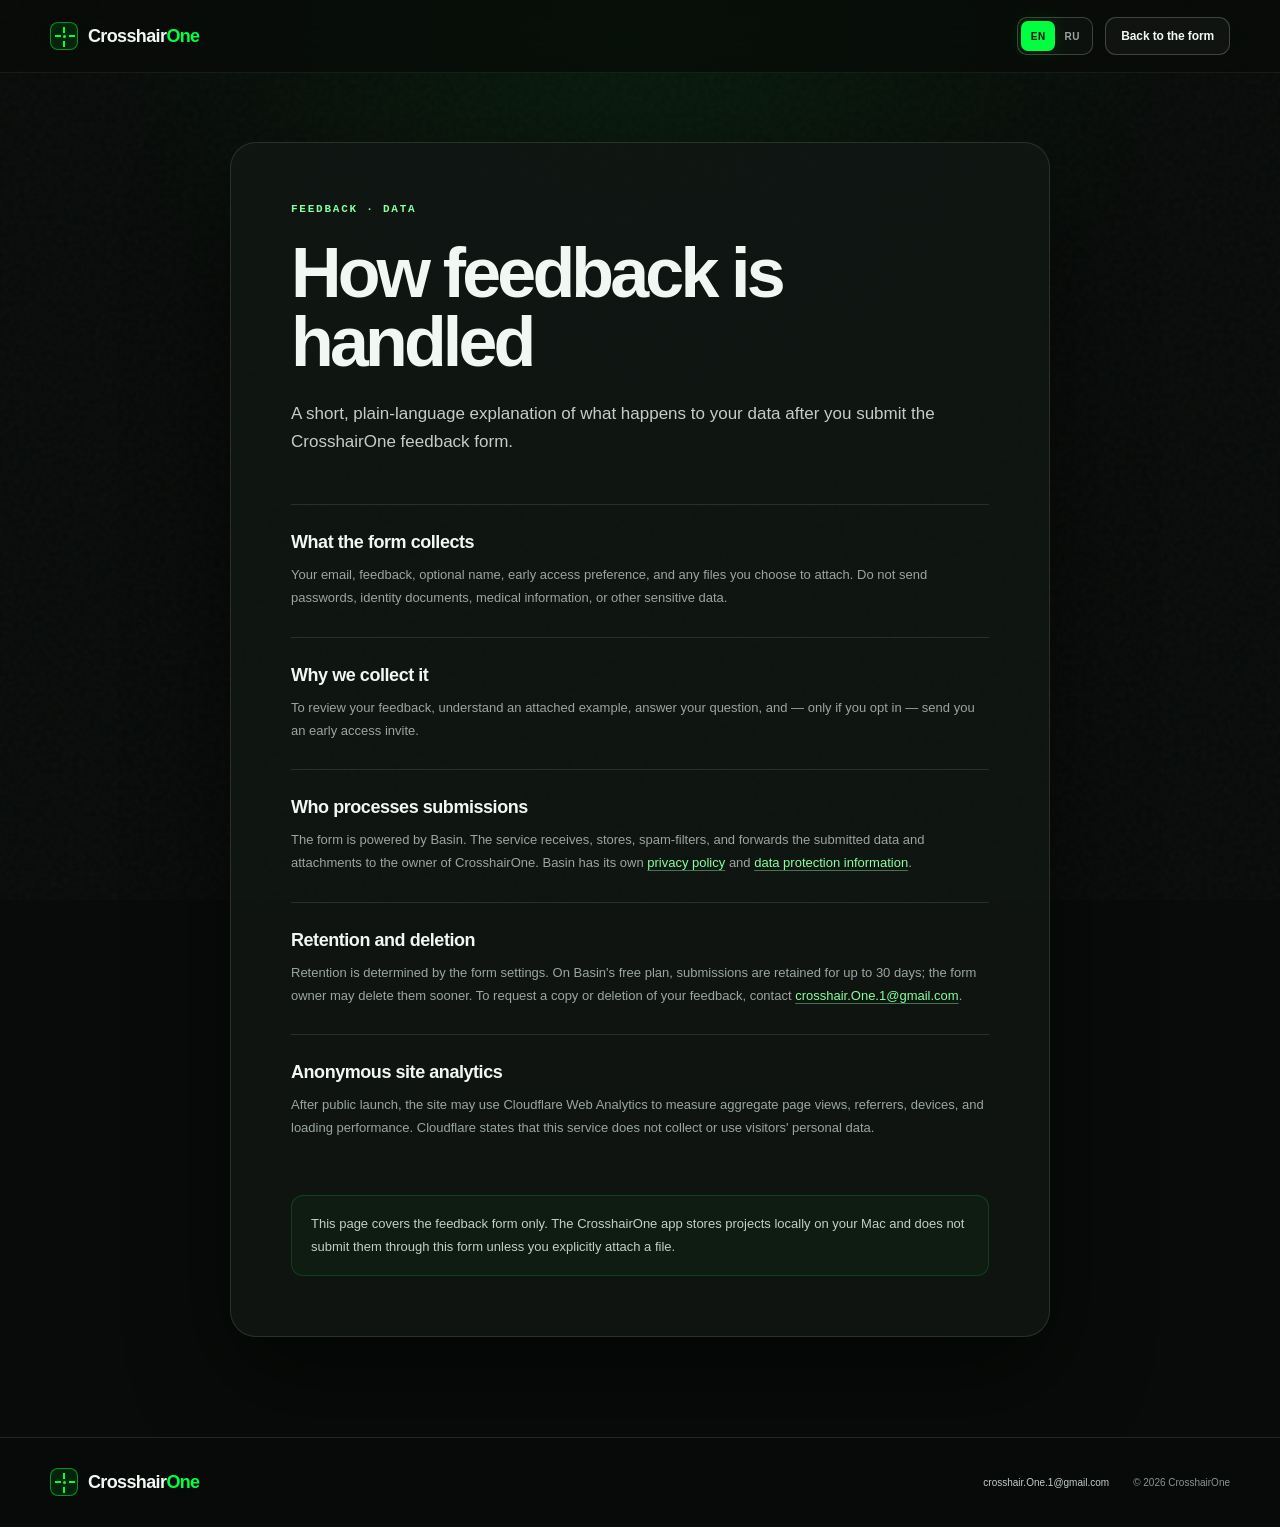
==== privacy.html @ 32af8f97 "Publish CrosshairOne landing page" ====
<!doctype html>
<html lang="en">
  <head>
    <meta charset="utf-8" />
    <meta name="viewport" content="width=device-width, initial-scale=1" />
    <meta name="description" content="How CrosshairOne handles feedback, email addresses, and attachments submitted through the feedback form." />
    <meta name="theme-color" content="#080b09" />
    <title>Feedback data handling — CrosshairOne</title>
    <link rel="icon" href="./assets/favicon.svg" type="image/svg+xml" />
    <link rel="stylesheet" href="./styles.css?v=6" />
    <script defer src="./site-config.js"></script>
    <script defer src="./i18n.js?v=6"></script>
    <script defer src="./script.js?v=6"></script>
  </head>
  <body class="legal-page">
    <a class="skip-link" href="#main">Skip to content</a>

    <header class="site-header">
      <div class="container header-inner legal-header">
        <a class="brand" href="./index.html" aria-label="CrosshairOne — home">
          <span class="brand-mark" aria-hidden="true"><span></span></span>
          <span>Crosshair<span>One</span></span>
        </a>
        <div class="header-actions">
          <div class="language-switcher" role="group" aria-label="Language">
            <button class="language-option is-active" type="button" data-language="en" aria-pressed="true">EN</button>
            <button class="language-option" type="button" data-language="ru" aria-pressed="false">RU</button>
          </div>
          <a class="button button-small button-outline" href="./index.html#feedback">Back to the form</a>
        </div>
      </div>
    </header>

    <main class="container legal-main" id="main">
      <div class="legal-shell">
        <p class="section-number">FEEDBACK · DATA</p>
        <h1>How feedback is handled</h1>
        <p class="legal-intro">
          A short, plain-language explanation of what happens to your data after
          you submit the CrosshairOne feedback form.
        </p>

        <section>
          <h2>What the form collects</h2>
          <p>
            Your email, feedback, optional name, early access preference, and any
            files you choose to attach. Do not send passwords, identity documents,
            medical information, or other sensitive data.
          </p>
        </section>

        <section>
          <h2>Why we collect it</h2>
          <p>
            To review your feedback, understand an attached example, answer your
            question, and — only if you opt in — send you an early access invite.
          </p>
        </section>

        <section>
          <h2>Who processes submissions</h2>
          <p>
            The form is powered by Basin. The service receives, stores,
            spam-filters, and forwards the submitted data and attachments to the
            owner of CrosshairOne. Basin has its own
            <a href="https://usebasin.com/privacy/" rel="noreferrer">privacy policy</a>
            and <a href="https://usebasin.com/gdpr" rel="noreferrer">data protection information</a>.
          </p>
        </section>

        <section>
          <h2>Retention and deletion</h2>
          <p>
            Retention is determined by the form settings. On Basin's free plan,
            submissions are retained for up to 30 days; the form owner may delete
            them sooner. To request a copy or deletion of your feedback, contact
            <a data-contact-email href="./index.html#feedback">CrosshairOne</a>.
          </p>
        </section>

        <section>
          <h2>Anonymous site analytics</h2>
          <p>
            After public launch, the site may use Cloudflare Web Analytics to
            measure aggregate page views, referrers, devices, and loading
            performance. Cloudflare states that this service does not collect or
            use visitors' personal data.
          </p>
        </section>

        <aside>
          This page covers the feedback form only. The CrosshairOne app stores
          projects locally on your Mac and does not submit them through this form
          unless you explicitly attach a file.
        </aside>
      </div>
    </main>

    <footer class="site-footer">
      <div class="container footer-inner legal-footer">
        <a class="brand" href="./index.html" aria-label="CrosshairOne — home">
          <span class="brand-mark" aria-hidden="true"><span></span></span>
          <span>Crosshair<span>One</span></span>
        </a>
        <a class="footer-email" data-contact-email hidden href="#"></a>
        <p>© <span id="current-year"></span> CrosshairOne</p>
      </div>
    </footer>
  </body>
</html>
---- styles.css ----
:root {
  --bg: #080b09;
  --bg-soft: #0d110f;
  --surface: #111613;
  --surface-high: #151c18;
  --line: rgba(229, 244, 234, 0.12);
  --line-strong: rgba(229, 244, 234, 0.22);
  --text: #f1f7f2;
  --muted: #9aa69e;
  --muted-bright: #c4cec7;
  --green: #00ff40;
  --green-soft: #85ff9f;
  --cyan: #7cf7db;
  --danger: #ff6d6d;
  --shadow: 0 40px 100px rgba(0, 0, 0, 0.48);
  --container: 1180px;
  --radius: 24px;
  color-scheme: dark;
  font-family: Inter, ui-sans-serif, -apple-system, BlinkMacSystemFont, "SF Pro Display", "Segoe UI", sans-serif;
  font-synthesis: none;
  text-rendering: optimizeLegibility;
}

* {
  box-sizing: border-box;
}

html {
  scroll-behavior: smooth;
  scroll-padding-top: 88px;
}

body {
  margin: 0;
  overflow-x: hidden;
  background:
    radial-gradient(circle at 50% -20%, rgba(0, 255, 64, 0.075), transparent 36%),
    var(--bg);
  color: var(--text);
  -webkit-font-smoothing: antialiased;
}

body::before {
  position: fixed;
  inset: 0;
  z-index: -1;
  pointer-events: none;
  content: "";
  opacity: 0.22;
  background-image: url("data:image/svg+xml,%3Csvg viewBox='0 0 180 180' xmlns='http://www.w3.org/2000/svg'%3E%3Cfilter id='n'%3E%3CfeTurbulence type='fractalNoise' baseFrequency='.92' numOctaves='3' stitchTiles='stitch'/%3E%3C/filter%3E%3Crect width='100%25' height='100%25' filter='url(%23n)' opacity='.16'/%3E%3C/svg%3E");
}

a {
  color: inherit;
  text-decoration: none;
}

button,
input,
textarea {
  font: inherit;
}

button,
a {
  -webkit-tap-highlight-color: transparent;
}

button {
  color: inherit;
}

svg {
  display: block;
}

.container {
  width: min(calc(100% - 48px), var(--container));
  margin-inline: auto;
}

.skip-link {
  position: fixed;
  top: 12px;
  left: 12px;
  z-index: 1000;
  padding: 10px 14px;
  transform: translateY(-160%);
  border-radius: 10px;
  background: var(--green);
  color: #031107;
  font-weight: 800;
}

.skip-link:focus {
  transform: translateY(0);
}

:focus-visible {
  outline: 2px solid var(--green);
  outline-offset: 4px;
}

.site-header {
  position: fixed;
  inset: 0 0 auto;
  z-index: 100;
  border-bottom: 1px solid rgba(255, 255, 255, 0.065);
  background: rgba(8, 11, 9, 0.76);
  backdrop-filter: blur(20px) saturate(140%);
}

.header-inner {
  display: grid;
  grid-template-columns: 1fr auto 1fr;
  align-items: center;
  min-height: 72px;
}

.brand {
  display: inline-flex;
  align-items: center;
  width: fit-content;
  gap: 10px;
  letter-spacing: -0.035em;
  font-size: 18px;
  font-weight: 760;
}

.brand > span:last-child > span {
  color: var(--green);
}

.brand-mark,
.mini-mark {
  position: relative;
  display: grid;
  flex: 0 0 auto;
  width: 28px;
  height: 28px;
  place-items: center;
  border: 1px solid rgba(0, 255, 64, 0.52);
  border-radius: 8px;
  background: rgba(0, 255, 64, 0.08);
  box-shadow: inset 0 0 14px rgba(0, 255, 64, 0.07);
}

.brand-mark::before,
.brand-mark::after,
.brand-mark span::before,
.brand-mark span::after,
.mini-mark::before,
.mini-mark::after {
  position: absolute;
  content: "";
  background: var(--green);
  box-shadow: 0 0 8px rgba(0, 255, 64, 0.55);
}

.brand-mark::before,
.mini-mark::before {
  width: 2px;
  height: 6px;
  top: 4px;
  left: calc(50% - 1px);
  box-shadow: 0 14px 0 var(--green);
}

.brand-mark::after,
.mini-mark::after {
  width: 6px;
  height: 2px;
  top: calc(50% - 1px);
  left: 4px;
  box-shadow: 14px 0 0 var(--green);
}

.brand-mark span {
  width: 3px;
  height: 3px;
  border-radius: 50%;
  background: var(--green);
  box-shadow: 0 0 8px var(--green);
}

.desktop-nav {
  display: flex;
  align-items: center;
  gap: 32px;
  color: var(--muted-bright);
  font-size: 13px;
  font-weight: 620;
}

.desktop-nav a,
.button {
  transition: color 180ms ease, border-color 180ms ease, background 180ms ease, transform 180ms ease, box-shadow 180ms ease;
}

.desktop-nav a:hover {
  color: var(--text);
}

.header-actions {
  display: flex;
  align-items: center;
  justify-self: end;
  gap: 12px;
}

.language-switcher {
  display: inline-flex;
  padding: 3px;
  border: 1px solid var(--line-strong);
  border-radius: 10px;
  background: rgba(255, 255, 255, 0.025);
}

.language-option {
  min-width: 34px;
  height: 30px;
  padding: 0 8px;
  border: 0;
  border-radius: 7px;
  background: transparent;
  color: var(--muted);
  cursor: pointer;
  font: inherit;
  font-size: 10px;
  font-weight: 760;
  letter-spacing: 0.06em;
  transition: color 180ms ease, background 180ms ease, box-shadow 180ms ease;
}

.language-option:hover { color: var(--text); }

.language-option.is-active {
  background: var(--green);
  color: #031107;
  box-shadow: 0 0 18px rgba(0, 255, 64, 0.12);
}

.header-actions > .button {
  justify-self: end;
}

.button {
  display: inline-flex;
  align-items: center;
  justify-content: center;
  min-height: 50px;
  padding: 0 20px;
  gap: 10px;
  border: 1px solid transparent;
  border-radius: 14px;
  cursor: pointer;
  font-size: 14px;
  font-weight: 760;
  letter-spacing: -0.01em;
}

.button:hover {
  transform: translateY(-2px);
}

.button svg {
  width: 18px;
  fill: none;
  stroke: currentColor;
  stroke-linecap: round;
  stroke-linejoin: round;
  stroke-width: 1.8;
}

.button-small {
  min-height: 38px;
  padding-inline: 15px;
  border-radius: 11px;
  font-size: 12px;
}

.button-outline {
  border-color: var(--line-strong);
  background: rgba(255, 255, 255, 0.035);
}

.button-outline:hover {
  border-color: rgba(0, 255, 64, 0.45);
  background: rgba(0, 255, 64, 0.06);
}

.button-primary {
  background: var(--green);
  color: #021408;
  box-shadow: 0 10px 35px rgba(0, 255, 64, 0.17);
}

.button-primary:hover {
  background: #39ff68;
  box-shadow: 0 13px 42px rgba(0, 255, 64, 0.25);
}

.button-primary:disabled {
  cursor: wait;
  opacity: 0.7;
  transform: none;
}

.button-ghost {
  border-color: var(--line);
  background: rgba(255, 255, 255, 0.025);
  color: var(--muted-bright);
}

.button-ghost:hover {
  border-color: var(--line-strong);
  color: var(--text);
}

.hero {
  position: relative;
  display: flex;
  min-height: min(930px, 100svh);
  padding: 150px 0 90px;
  align-items: center;
  border-bottom: 1px solid var(--line);
  overflow: hidden;
}

.hero::after {
  position: absolute;
  inset: 0;
  z-index: -2;
  content: "";
  background-image:
    linear-gradient(rgba(255, 255, 255, 0.025) 1px, transparent 1px),
    linear-gradient(90deg, rgba(255, 255, 255, 0.025) 1px, transparent 1px);
  background-size: 78px 78px;
  mask-image: linear-gradient(to bottom, black, transparent 84%);
}

.hero-glow {
  position: absolute;
  z-index: -1;
  border-radius: 50%;
  filter: blur(2px);
  pointer-events: none;
}

.hero-glow-one {
  top: 10%;
  right: -10%;
  width: 700px;
  height: 700px;
  background: radial-gradient(circle, rgba(0, 255, 64, 0.095), transparent 68%);
}

.hero-glow-two {
  bottom: -40%;
  left: -20%;
  width: 680px;
  height: 680px;
  background: radial-gradient(circle, rgba(124, 247, 219, 0.06), transparent 68%);
}

.hero-grid {
  display: grid;
  grid-template-columns: minmax(0, 0.87fr) minmax(560px, 1.13fr);
  align-items: center;
  gap: 60px;
}

.eyebrow,
.section-number {
  display: flex;
  align-items: center;
  margin: 0 0 24px;
  gap: 10px;
  color: var(--green-soft);
  font-family: ui-monospace, "SFMono-Regular", Menlo, monospace;
  font-size: 11px;
  font-weight: 720;
  letter-spacing: 0.16em;
  text-transform: uppercase;
}

.pulse-dot {
  position: relative;
  width: 7px;
  height: 7px;
  border-radius: 50%;
  background: var(--green);
  box-shadow: 0 0 12px rgba(0, 255, 64, 0.8);
}

.pulse-dot::after {
  position: absolute;
  inset: -4px;
  border: 1px solid rgba(0, 255, 64, 0.4);
  border-radius: inherit;
  content: "";
  animation: pulse 2s ease-out infinite;
}

@keyframes pulse {
  50%, 100% { opacity: 0; transform: scale(2.3); }
}

.hero h1,
.section-heading h2,
.local-copy h2,
.feedback-copy h2 {
  margin: 0;
  letter-spacing: -0.065em;
  line-height: 0.96;
  text-wrap: balance;
}

.hero h1 {
  max-width: 680px;
  font-size: clamp(54px, 6.4vw, 90px);
  font-weight: 790;
}

.hero h1 em {
  color: var(--green);
  font-style: normal;
  text-shadow: 0 0 45px rgba(0, 255, 64, 0.15);
}

.hero-lede {
  max-width: 620px;
  margin: 27px 0 0;
  color: var(--muted-bright);
  font-size: clamp(17px, 1.6vw, 20px);
  line-height: 1.58;
}

.hero-actions {
  display: flex;
  flex-wrap: wrap;
  margin-top: 34px;
  gap: 12px;
}

.hero-facts {
  display: flex;
  flex-wrap: wrap;
  margin: 34px 0 0;
  padding: 0;
  gap: 16px 28px;
  color: var(--muted);
  list-style: none;
  font-size: 12px;
  font-weight: 610;
}

.hero-facts li {
  display: flex;
  align-items: center;
  gap: 8px;
}

.hero-facts svg {
  width: 17px;
  height: 17px;
  fill: none;
  stroke: var(--muted-bright);
  stroke-linecap: round;
  stroke-linejoin: round;
  stroke-width: 1.5;
}

.hero-facts li:nth-child(2) svg {
  fill: var(--muted-bright);
  stroke: none;
}

.product-visual {
  position: relative;
  min-width: 0;
  perspective: 1400px;
}

.visual-orbit {
  position: absolute;
  border: 1px solid rgba(0, 255, 64, 0.11);
  border-radius: 50%;
  pointer-events: none;
}

.orbit-one {
  inset: -14% -5% -11% 13%;
}

.orbit-two {
  inset: -2% 8% 2% 3%;
  border-color: rgba(255, 255, 255, 0.05);
}

.app-window {
  --tilt-x: 0deg;
  --tilt-y: 0deg;
  position: relative;
  z-index: 1;
  overflow: hidden;
  border: 1px solid rgba(255, 255, 255, 0.17);
  border-radius: 18px;
  background: #0e1210;
  box-shadow: var(--shadow), 0 0 0 1px rgba(0, 255, 64, 0.04) inset;
  transform: rotateX(var(--tilt-x)) rotateY(var(--tilt-y)) rotateZ(0.7deg);
  transition: transform 220ms ease-out;
}

.window-toolbar {
  display: grid;
  grid-template-columns: 1fr auto 1fr;
  align-items: center;
  height: 40px;
  padding: 0 13px;
  border-bottom: 1px solid rgba(255, 255, 255, 0.09);
  background: #171b18;
}

.traffic-lights {
  display: flex;
  gap: 6px;
}

.traffic-lights span {
  width: 8px;
  height: 8px;
  border-radius: 50%;
  background: #f45f58;
}

.traffic-lights span:nth-child(2) { background: #e6b846; }
.traffic-lights span:nth-child(3) { background: #53c457; }

.window-title {
  color: #9ba39e;
  font-size: 10px;
  font-weight: 650;
}

.overlay-pill {
  display: flex;
  align-items: center;
  justify-self: end;
  height: 22px;
  padding-inline: 8px;
  gap: 5px;
  border: 1px solid rgba(0, 255, 64, 0.21);
  border-radius: 20px;
  background: rgba(0, 255, 64, 0.07);
  color: #adf9bd;
  font-size: 8px;
  font-weight: 720;
  letter-spacing: 0.04em;
  text-transform: uppercase;
}

.overlay-pill i {
  width: 5px;
  height: 5px;
  border-radius: 50%;
  background: var(--green);
  box-shadow: 0 0 8px var(--green);
}

.window-body {
  display: grid;
  grid-template-columns: 108px 1fr;
  min-height: 430px;
}

.mock-sidebar {
  display: flex;
  padding: 15px 9px 11px;
  flex-direction: column;
  gap: 5px;
  border-right: 1px solid rgba(255, 255, 255, 0.075);
  background: #111512;
}

.mock-logo {
  display: flex;
  align-items: center;
  margin-bottom: 16px;
  gap: 6px;
  font-size: 7.5px;
}

.mini-mark {
  width: 19px;
  height: 19px;
  border-radius: 6px;
  transform: scale(0.78);
}

.mock-nav-row {
  display: flex;
  align-items: center;
  min-height: 28px;
  padding-inline: 8px;
  gap: 8px;
  border: 1px solid transparent;
  border-radius: 6px;
  color: #858d87;
  font-size: 8px;
  font-weight: 560;
}

.mock-nav-row span {
  width: 10px;
  color: #a6afa8;
  text-align: center;
  font-size: 10px;
}

.mock-nav-row.active {
  border-color: rgba(255, 255, 255, 0.08);
  background: rgba(255, 255, 255, 0.06);
  color: #f2f7f3;
}

.mock-nav-row.active span { color: var(--green); }
.mock-nav-spacer { flex: 1; }

.mock-workspace {
  min-width: 0;
  background: #0b0e0c;
}

.mock-topbar {
  display: flex;
  align-items: center;
  justify-content: space-between;
  height: 68px;
  padding: 0 18px;
  border-bottom: 1px solid rgba(255, 255, 255, 0.065);
}

.mock-topbar > div {
  display: flex;
  flex-direction: column;
  gap: 4px;
}

.mock-kicker {
  color: var(--green-soft);
  font-family: ui-monospace, monospace;
  font-size: 6px;
  font-weight: 700;
  letter-spacing: 0.14em;
}

.mock-topbar strong { font-size: 13px; }

.saved-state {
  color: #788079;
  font-size: 7px;
}

.saved-state::before {
  margin-right: 4px;
  color: var(--green);
  content: "✓";
}

.mock-editor {
  display: grid;
  grid-template-columns: minmax(0, 1fr) 148px;
  height: 362px;
}

.canvas-wrap {
  display: flex;
  min-width: 0;
  padding: 18px 15px 13px;
  flex-direction: column;
  gap: 9px;
}

.canvas-grid {
  position: relative;
  flex: 1;
  overflow: hidden;
  border: 1px solid rgba(255, 255, 255, 0.1);
  border-radius: 8px;
  background-color: #050706;
  background-image:
    linear-gradient(rgba(255, 255, 255, 0.04) 1px, transparent 1px),
    linear-gradient(90deg, rgba(255, 255, 255, 0.04) 1px, transparent 1px),
    linear-gradient(rgba(255, 255, 255, 0.024) 1px, transparent 1px),
    linear-gradient(90deg, rgba(255, 255, 255, 0.024) 1px, transparent 1px);
  background-size: 48px 48px, 48px 48px, 12px 12px, 12px 12px;
  box-shadow: inset 0 0 70px rgba(0, 0, 0, 0.62);
}

.axis {
  position: absolute;
  background: rgba(255, 255, 255, 0.1);
}

.axis-x { top: 50%; left: 0; width: 100%; height: 1px; }
.axis-y { top: 0; left: 50%; width: 1px; height: 100%; }

.crosshair-demo {
  position: absolute;
  top: 50%;
  left: 50%;
  width: 104px;
  height: 104px;
  transform: translate(-50%, -50%);
  filter: drop-shadow(0 0 5px rgba(0, 255, 64, 0.65));
}

.crosshair-demo .arm,
.crosshair-demo .core {
  position: absolute;
  display: block;
  border: 1px solid #020603;
  background: var(--green);
}

.crosshair-demo .arm-top,
.crosshair-demo .arm-bottom {
  left: calc(50% - 2px);
  width: 4px;
  height: 35px;
}

.crosshair-demo .arm-top { top: 0; }
.crosshair-demo .arm-bottom { bottom: 0; }

.crosshair-demo .arm-right,
.crosshair-demo .arm-left {
  top: calc(50% - 2px);
  width: 35px;
  height: 4px;
}

.crosshair-demo .arm-right { right: 0; }
.crosshair-demo .arm-left { left: 0; }

.crosshair-demo .core {
  top: calc(50% - 3px);
  left: calc(50% - 3px);
  width: 6px;
  height: 6px;
  border-radius: 50%;
}

.coordinate {
  position: absolute;
  color: rgba(255, 255, 255, 0.25);
  font-family: ui-monospace, monospace;
  font-size: 5.5px;
}

.coordinate-x { top: calc(50% + 6px); right: 7px; }
.coordinate-y { top: 7px; left: calc(50% + 6px); }

.canvas-tools {
  display: flex;
  align-items: center;
  justify-content: space-between;
  color: #676f69;
  font-size: 6.5px;
}

.canvas-tools span:nth-child(2) {
  padding: 4px 13px;
  border: 1px solid rgba(0, 255, 64, 0.2);
  border-radius: 5px;
  background: rgba(0, 255, 64, 0.06);
  color: #b6eac1;
}

.control-panel {
  padding: 15px 12px;
  border-left: 1px solid rgba(255, 255, 255, 0.065);
  background: #101411;
}

.panel-label {
  display: block;
  margin: 0 0 8px;
  color: #646c66;
  font-family: ui-monospace, monospace;
  font-size: 6px;
  font-weight: 700;
  letter-spacing: 0.14em;
}

.layer-row {
  display: flex;
  align-items: center;
  height: 30px;
  padding: 0 7px;
  gap: 7px;
  border: 1px solid transparent;
  border-radius: 6px;
  color: #9ca49e;
  font-size: 7px;
}

.layer-row.selected {
  border-color: rgba(0, 255, 64, 0.21);
  background: rgba(0, 255, 64, 0.06);
  color: #e8f5eb;
}

.layer-row b {
  margin-left: auto;
  color: #5e665f;
  font-weight: 400;
}

.layer-icon {
  position: relative;
  width: 13px;
  height: 13px;
  border: 1px solid #39403a;
  border-radius: 4px;
  background: #090b09;
}

.layer-icon.lines::before,
.layer-icon.lines::after {
  position: absolute;
  top: 5px;
  width: 3px;
  height: 1px;
  content: "";
  background: var(--green);
}

.layer-icon.lines::before { left: 1px; }
.layer-icon.lines::after { right: 1px; }
.layer-icon.dot::after { position: absolute; inset: 4px; border-radius: 50%; background: var(--green); content: ""; }

.add-layer {
  margin-top: 5px;
  padding: 7px;
  border: 1px dashed rgba(255, 255, 255, 0.1);
  border-radius: 6px;
  color: #717a73;
  text-align: center;
  font-size: 6.5px;
}

.properties-label { margin-top: 23px; }

.mock-property {
  display: flex;
  align-items: center;
  justify-content: space-between;
  margin-top: 11px;
  color: #9aa29c;
  font-size: 6.5px;
}

.mock-property b {
  color: #cbd3cc;
  font-family: ui-monospace, monospace;
  font-size: 6px;
}

.slider {
  position: relative;
  height: 2px;
  margin-top: 8px;
  border-radius: 2px;
  background: #292f2b;
}

.slider i {
  position: absolute;
  inset: 0 auto 0 0;
  border-radius: inherit;
  background: var(--green);
}

.slider b {
  position: absolute;
  top: 50%;
  width: 7px;
  height: 7px;
  border-radius: 50%;
  background: #f1f7f2;
  transform: translate(-50%, -50%);
}

.color-chip {
  width: 14px;
  height: 14px;
  border: 2px solid #273029;
  border-radius: 50%;
  background: var(--green);
  box-shadow: 0 0 8px rgba(0, 255, 64, 0.35);
}

.floating-card {
  position: absolute;
  z-index: 2;
  display: flex;
  align-items: center;
  border: 1px solid rgba(255, 255, 255, 0.16);
  background: rgba(18, 24, 20, 0.88);
  box-shadow: 0 18px 50px rgba(0, 0, 0, 0.42);
  backdrop-filter: blur(15px);
}

.floating-card-one {
  right: -22px;
  bottom: -26px;
  min-width: 260px;
  padding: 12px 13px;
  gap: 10px;
  border-radius: 14px;
  animation: float 5s ease-in-out infinite;
}

.floating-card-two {
  top: 72px;
  left: -25px;
  padding: 10px 13px;
  gap: 9px;
  border-radius: 12px;
  animation: float 6s 1s ease-in-out infinite reverse;
}

@keyframes float {
  50% { transform: translateY(-7px); }
}

.hotkey-symbol {
  display: grid;
  width: 31px;
  height: 31px;
  place-items: center;
  border: 1px solid rgba(0, 255, 64, 0.23);
  border-radius: 8px;
  background: rgba(0, 255, 64, 0.07);
  color: var(--green);
  font-size: 14px;
}

.floating-card div {
  display: flex;
  flex-direction: column;
  gap: 3px;
}

.floating-card b { font-size: 9px; }
.floating-card small { color: #818a83; font-size: 7px; }

.floating-card kbd {
  margin-left: auto;
  padding: 5px 7px;
  border: 1px solid rgba(255, 255, 255, 0.1);
  border-bottom-color: rgba(255, 255, 255, 0.2);
  border-radius: 5px;
  background: #0a0d0b;
  color: #aeb6b0;
  font-family: inherit;
  font-size: 7px;
}

.floating-card-two > i {
  width: 7px;
  height: 7px;
  border-radius: 50%;
  background: var(--green);
  box-shadow: 0 0 10px var(--green);
}

.section {
  padding: 132px 0;
}

.section-heading {
  max-width: 730px;
  margin-bottom: 60px;
}

.section-heading h2,
.local-copy h2,
.feedback-copy h2 {
  font-size: clamp(42px, 5vw, 68px);
  font-weight: 760;
}

.section-heading > p:last-child,
.local-copy > p,
.feedback-copy > p {
  max-width: 620px;
  margin: 25px 0 0;
  color: var(--muted);
  font-size: 17px;
  line-height: 1.65;
}

.demo-section {
  background: linear-gradient(to bottom, rgba(255, 255, 255, 0.014), transparent 38%);
}

.video-card {
  position: relative;
}

.video-launch,
.video-iframe {
  position: relative;
  display: block;
  width: 100%;
  aspect-ratio: 16 / 8.7;
  overflow: hidden;
  border: 1px solid rgba(255, 255, 255, 0.14);
  border-radius: 25px;
  background:
    radial-gradient(circle at center, rgba(0, 255, 64, 0.09), transparent 27%),
    linear-gradient(135deg, #101612, #070908 70%);
  box-shadow: var(--shadow);
}

.video-launch {
  padding: 0;
  cursor: pointer;
  text-align: left;
}

.video-launch::after {
  position: absolute;
  inset: 0;
  content: "";
  background: linear-gradient(to top, rgba(2, 4, 3, 0.82), transparent 44%);
}

.video-launch:hover .play-button {
  transform: translate(-50%, -50%) scale(1.08);
  box-shadow: 0 0 60px rgba(0, 255, 64, 0.3);
}

.video-launch.is-placeholder .video-time {
  display: none;
}

.video-scanlines,
.video-grid {
  position: absolute;
  inset: 0;
  pointer-events: none;
}

.video-scanlines {
  opacity: 0.19;
  background-image: linear-gradient(to bottom, transparent 50%, rgba(255, 255, 255, 0.055) 50%);
  background-size: 100% 4px;
  mask-image: radial-gradient(circle at center, black 20%, transparent 74%);
}

.video-grid {
  opacity: 0.15;
  background-image:
    linear-gradient(rgba(0, 255, 64, 0.45) 1px, transparent 1px),
    linear-gradient(90deg, rgba(0, 255, 64, 0.45) 1px, transparent 1px);
  background-size: 46px 46px;
  perspective: 600px;
  transform: rotateX(57deg) scale(1.5) translateY(21%);
}

.video-crosshair {
  position: absolute;
  top: 50%;
  left: 50%;
  width: min(36vw, 430px);
  aspect-ratio: 1;
  border: 1px solid rgba(0, 255, 64, 0.14);
  border-radius: 50%;
  transform: translate(-50%, -50%);
}

.video-crosshair::before,
.video-crosshair::after {
  position: absolute;
  content: "";
  background: linear-gradient(90deg, transparent, rgba(0, 255, 64, 0.17), transparent);
}

.video-crosshair::before { top: 50%; left: -30%; width: 160%; height: 1px; }
.video-crosshair::after { top: -30%; left: 50%; width: 1px; height: 160%; background: linear-gradient(transparent, rgba(0, 255, 64, 0.17), transparent); }

.video-crosshair i {
  position: absolute;
  inset: 29%;
  border: 1px solid rgba(0, 255, 64, 0.22);
  border-radius: 50%;
}

.video-badge,
.video-time {
  position: absolute;
  z-index: 2;
  top: 24px;
  color: #b6c0b9;
  font-family: ui-monospace, monospace;
  font-size: 8px;
  font-weight: 700;
  letter-spacing: 0.13em;
}

.video-badge {
  left: 25px;
  display: flex;
  align-items: center;
  gap: 8px;
}

.video-badge i {
  width: 6px;
  height: 6px;
  border-radius: 50%;
  background: var(--green);
  box-shadow: 0 0 10px var(--green);
}

.video-time { right: 25px; }

.play-button {
  position: absolute;
  z-index: 3;
  top: 50%;
  left: 50%;
  display: grid;
  width: 82px;
  height: 82px;
  place-items: center;
  border: 1px solid rgba(0, 255, 64, 0.6);
  border-radius: 50%;
  background: rgba(0, 255, 64, 0.15);
  box-shadow: 0 0 45px rgba(0, 255, 64, 0.2);
  backdrop-filter: blur(8px);
  transform: translate(-50%, -50%);
  transition: transform 220ms ease, box-shadow 220ms ease;
}

.play-button::before {
  position: absolute;
  inset: 8px;
  border-radius: inherit;
  background: var(--green);
  content: "";
}

.play-button svg {
  position: relative;
  z-index: 1;
  width: 28px;
  fill: #06120a;
}

.video-caption {
  position: absolute;
  z-index: 2;
  right: 26px;
  bottom: 24px;
  left: 26px;
  display: flex;
  flex-direction: column;
  gap: 4px;
}

.video-caption strong {
  font-size: clamp(16px, 2vw, 24px);
  letter-spacing: -0.03em;
}

.video-caption small {
  color: #9ea8a1;
  font-size: 11px;
}

.video-status {
  min-height: 20px;
  margin: 14px 0 0;
  color: var(--green-soft);
  font-size: 12px;
}

.steps-grid {
  display: grid;
  margin: 56px 0 0;
  padding: 0;
  grid-template-columns: repeat(3, 1fr);
  gap: 30px;
  list-style: none;
}

.steps-grid li {
  display: grid;
  grid-template-columns: 36px 1fr;
  gap: 14px;
}

.steps-grid li > span {
  display: grid;
  width: 34px;
  height: 34px;
  place-items: center;
  border: 1px solid var(--line-strong);
  border-radius: 50%;
  color: var(--green-soft);
  font-family: ui-monospace, monospace;
  font-size: 9px;
}

.steps-grid h3 {
  margin: 1px 0 8px;
  font-size: 16px;
}

.steps-grid p {
  margin: 0;
  color: var(--muted);
  font-size: 13px;
  line-height: 1.65;
}

.features-section {
  border-block: 1px solid var(--line);
  background: #0a0e0b;
}

.split-heading {
  display: grid;
  max-width: none;
  grid-template-columns: 1fr 0.65fr;
  align-items: end;
  gap: 70px;
}

.split-heading > p:last-child {
  margin-bottom: 4px;
  font-size: 15px;
}

.feature-grid {
  display: grid;
  grid-template-columns: repeat(3, 1fr);
  gap: 14px;
}

.feature-card {
  position: relative;
  min-height: 275px;
  overflow: hidden;
  padding: 27px;
  border: 1px solid var(--line);
  border-radius: 20px;
  background: linear-gradient(145deg, rgba(255, 255, 255, 0.035), rgba(255, 255, 255, 0.014));
  transition: border-color 220ms ease, transform 220ms ease, background 220ms ease;
}

.feature-card:hover {
  border-color: rgba(0, 255, 64, 0.27);
  background: linear-gradient(145deg, rgba(0, 255, 64, 0.045), rgba(255, 255, 255, 0.014));
  transform: translateY(-4px);
}

.feature-card-wide {
  display: grid;
  grid-column: span 2;
  grid-template-columns: auto minmax(0, 1fr) 0.65fr;
  align-items: start;
  gap: 20px;
}

.feature-icon {
  display: grid;
  width: 44px;
  height: 44px;
  place-items: center;
  border: 1px solid rgba(0, 255, 64, 0.2);
  border-radius: 12px;
  background: rgba(0, 255, 64, 0.06);
  color: var(--green);
}

.feature-icon svg {
  width: 22px;
  fill: none;
  stroke: currentColor;
  stroke-linecap: round;
  stroke-linejoin: round;
  stroke-width: 1.45;
}

.feature-card h3 {
  margin: 26px 0 11px;
  letter-spacing: -0.025em;
  font-size: 19px;
}

.feature-card-wide h3 {
  margin-top: 6px;
}

.feature-card p {
  margin: 0;
  color: var(--muted);
  font-size: 13px;
  line-height: 1.7;
}

.feature-card p strong {
  color: var(--muted-bright);
  font-weight: 650;
}

.feature-card-accent {
  border-color: rgba(0, 255, 64, 0.24);
  background: linear-gradient(145deg, rgba(0, 255, 64, 0.08), rgba(0, 255, 64, 0.018));
}

.mini-layer-stack {
  position: relative;
  height: 180px;
  margin: -2px -20px -20px 0;
}

.mini-layer-stack i {
  position: absolute;
  inset: 10px 8px auto;
  height: 116px;
  border: 1px solid rgba(0, 255, 64, 0.2);
  border-radius: 13px;
  background-color: rgba(6, 10, 7, 0.82);
  background-image:
    linear-gradient(rgba(0, 255, 64, 0.07) 1px, transparent 1px),
    linear-gradient(90deg, rgba(0, 255, 64, 0.07) 1px, transparent 1px);
  background-size: 18px 18px;
  box-shadow: 0 20px 45px rgba(0, 0, 0, 0.25);
  transform: rotate(5deg);
}

.mini-layer-stack i:nth-child(2) { transform: translate(-13px, 20px) rotate(1deg); opacity: 0.72; }
.mini-layer-stack i:nth-child(3) { transform: translate(-25px, 41px) rotate(-4deg); opacity: 0.42; }

.local-section {
  overflow: hidden;
}

.local-panel {
  position: relative;
  display: grid;
  min-height: 520px;
  padding: 64px;
  grid-template-columns: 0.95fr 1.05fr;
  align-items: center;
  gap: 60px;
  overflow: hidden;
  border: 1px solid var(--line);
  border-radius: 28px;
  background:
    radial-gradient(circle at 82% 30%, rgba(0, 255, 64, 0.09), transparent 31%),
    linear-gradient(140deg, rgba(255, 255, 255, 0.035), rgba(255, 255, 255, 0.008));
}

.local-panel::after {
  position: absolute;
  inset: 0;
  pointer-events: none;
  content: "";
  background-image:
    linear-gradient(rgba(255, 255, 255, 0.025) 1px, transparent 1px),
    linear-gradient(90deg, rgba(255, 255, 255, 0.025) 1px, transparent 1px);
  background-size: 60px 60px;
  mask-image: linear-gradient(90deg, transparent, black);
}

.local-copy,
.file-visual {
  position: relative;
  z-index: 1;
}

.file-visual {
  display: grid;
  min-height: 360px;
  place-items: center;
}

.file-card {
  position: absolute;
  width: 245px;
  height: 315px;
  border: 1px solid rgba(255, 255, 255, 0.16);
  border-radius: 22px;
  background: #121814;
  box-shadow: 0 35px 70px rgba(0, 0, 0, 0.45);
}

.file-card-back {
  opacity: 0.42;
  transform: translate(42px, -12px) rotate(8deg);
}

.file-card-main {
  display: flex;
  padding: 38px 25px 25px;
  align-items: center;
  flex-direction: column;
  background:
    radial-gradient(circle at 50% 33%, rgba(0, 255, 64, 0.1), transparent 28%),
    #121814;
  transform: rotate(-3deg);
}

.file-fold {
  position: absolute;
  top: -1px;
  right: -1px;
  width: 55px;
  height: 55px;
  border-bottom: 1px solid rgba(255, 255, 255, 0.12);
  border-left: 1px solid rgba(255, 255, 255, 0.12);
  border-radius: 0 21px 0 14px;
  background: #1b241e;
}

.file-mark {
  display: grid;
  width: 105px;
  height: 105px;
  margin: 28px 0 34px;
  place-items: center;
  border: 1px solid rgba(0, 255, 64, 0.28);
  border-radius: 50%;
  background: rgba(0, 255, 64, 0.035);
}

.file-mark::before,
.file-mark::after {
  position: absolute;
  content: "";
  background: var(--green);
  box-shadow: 0 0 10px rgba(0, 255, 64, 0.6);
}

.file-mark::before { width: 3px; height: 74px; }
.file-mark::after { width: 74px; height: 3px; }

.file-mark span {
  position: relative;
  z-index: 1;
  width: 8px;
  height: 8px;
  border: 2px solid #061008;
  border-radius: 50%;
  background: var(--green);
}

.file-card-main strong { font-size: 15px; letter-spacing: -0.02em; }
.file-card-main small { margin-top: 6px; color: var(--green-soft); font-family: ui-monospace, monospace; font-size: 9px; }

.file-meta {
  display: flex;
  width: 100%;
  margin-top: auto;
  justify-content: space-between;
  color: #707b73;
  font-size: 8px;
}

.local-badge {
  position: absolute;
  right: 6%;
  bottom: 2%;
  display: flex;
  align-items: center;
  padding: 10px 13px;
  gap: 8px;
  border: 1px solid rgba(0, 255, 64, 0.2);
  border-radius: 10px;
  background: rgba(9, 14, 10, 0.88);
  color: #b9c4bc;
  font-family: ui-monospace, monospace;
  font-size: 7px;
  font-weight: 700;
  letter-spacing: 0.13em;
  box-shadow: 0 15px 30px rgba(0, 0, 0, 0.35);
  backdrop-filter: blur(10px);
}

.local-badge i {
  width: 6px;
  height: 6px;
  border-radius: 50%;
  background: var(--green);
  box-shadow: 0 0 8px var(--green);
}

.compatibility-note {
  display: grid;
  margin-top: 18px;
  padding: 23px 28px;
  grid-template-columns: auto 1fr;
  align-items: center;
  gap: 45px;
  border: 1px solid var(--line);
  border-radius: 18px;
  background: rgba(255, 255, 255, 0.018);
}

.compatibility-note > div {
  display: flex;
  align-items: center;
  gap: 13px;
}

.note-icon {
  display: grid;
  width: 38px;
  height: 38px;
  place-items: center;
  border: 1px solid var(--line-strong);
  border-radius: 11px;
  color: var(--text);
  font-size: 18px;
}

.compatibility-note strong { display: block; margin-bottom: 4px; font-size: 12px; }
.compatibility-note p { margin: 0; color: var(--muted); font-size: 11px; line-height: 1.55; }
.compatibility-note > p { padding-left: 45px; border-left: 1px solid var(--line); }

.feedback-section {
  position: relative;
  overflow: hidden;
  border-top: 1px solid var(--line);
  background: #090d0a;
}

.feedback-glow {
  position: absolute;
  top: 20%;
  left: -14%;
  width: 640px;
  height: 640px;
  border-radius: 50%;
  background: radial-gradient(circle, rgba(0, 255, 64, 0.075), transparent 67%);
  pointer-events: none;
}

.feedback-grid {
  display: grid;
  grid-template-columns: 0.85fr 1.15fr;
  align-items: start;
  gap: 100px;
}

.feedback-copy {
  position: sticky;
  top: 130px;
}

.feedback-points {
  display: grid;
  margin-top: 45px;
  gap: 0;
  border-top: 1px solid var(--line);
}

.feedback-points > div {
  display: grid;
  padding: 18px 0;
  grid-template-columns: 24px 1fr;
  gap: 8px;
  border-bottom: 1px solid var(--line);
}

.feedback-points > div > span {
  color: var(--green-soft);
  font-family: ui-monospace, monospace;
  font-size: 8px;
}

.feedback-points p {
  display: flex;
  margin: 0;
  flex-direction: column;
  gap: 5px;
}

.feedback-points strong { font-size: 12px; }
.feedback-points small { color: var(--muted); font-size: 10px; line-height: 1.5; }

.form-shell {
  padding: 8px;
  border: 1px solid rgba(255, 255, 255, 0.1);
  border-radius: 27px;
  background: rgba(255, 255, 255, 0.025);
}

#feedback-form {
  display: grid;
  padding: 32px;
  gap: 23px;
  border: 1px solid var(--line);
  border-radius: 20px;
  background: #101512;
}

.form-row {
  display: grid;
  grid-template-columns: 1fr 1fr;
  gap: 15px;
}

#feedback-form label,
.file-field {
  display: grid;
  gap: 9px;
}

#feedback-form label > span:first-child,
.file-field legend {
  padding: 0;
  color: var(--muted-bright);
  font-size: 11px;
  font-weight: 650;
}

#feedback-form label > span small,
.file-field legend small {
  margin-left: 4px;
  color: #6f7871;
  font-size: 9px;
  font-weight: 500;
}

#feedback-form label > span b,
.checkbox-row p b {
  color: var(--green);
}

#feedback-form input[type="text"],
#feedback-form input[type="email"],
#feedback-form textarea {
  width: 100%;
  border: 1px solid var(--line);
  border-radius: 11px;
  outline: none;
  background: #090d0a;
  color: var(--text);
  transition: border-color 180ms ease, box-shadow 180ms ease;
}

#feedback-form input[type="text"],
#feedback-form input[type="email"] {
  height: 48px;
  padding: 0 13px;
  font-size: 13px;
}

#feedback-form textarea {
  min-height: 104px;
  padding: 13px;
  resize: vertical;
  font-size: 13px;
  line-height: 1.5;
}

#feedback-form input::placeholder,
#feedback-form textarea::placeholder {
  color: #858f87;
}

#feedback-form input:focus,
#feedback-form textarea:focus {
  border-color: rgba(0, 255, 64, 0.5);
  box-shadow: 0 0 0 3px rgba(0, 255, 64, 0.07);
}

.file-field {
  margin: 0;
  padding: 0;
  border: 0;
}

.file-drop {
  display: flex !important;
  min-height: 105px;
  padding: 17px;
  align-items: center;
  justify-content: center;
  gap: 13px !important;
  border: 1px dashed rgba(255, 255, 255, 0.18);
  border-radius: 12px;
  background: #0a0e0b;
  cursor: pointer;
  transition: border-color 180ms ease, background 180ms ease;
}

.file-drop:hover {
  border-color: rgba(0, 255, 64, 0.4);
  background: rgba(0, 255, 64, 0.025);
}

.file-drop input {
  position: absolute;
  width: 1px;
  height: 1px;
  overflow: hidden;
  opacity: 0;
}

.upload-icon {
  display: grid;
  width: 38px;
  height: 38px;
  flex: 0 0 auto;
  place-items: center;
  border: 1px solid rgba(0, 255, 64, 0.2);
  border-radius: 10px;
  background: rgba(0, 255, 64, 0.05);
  color: var(--green);
}

.upload-icon svg {
  width: 19px;
  fill: none;
  stroke: currentColor;
  stroke-linecap: round;
  stroke-linejoin: round;
  stroke-width: 1.5;
}

.file-drop > span:last-child {
  display: flex;
  flex-direction: column;
  gap: 5px;
}

.file-drop strong { font-size: 11px; }
.file-drop small { color: var(--muted); font-size: 9px; }

.file-list {
  display: grid;
  margin: 0;
  padding: 0;
  gap: 6px;
  list-style: none;
}

.file-list:empty { display: none; }

.file-list li {
  display: flex;
  padding: 8px 10px;
  justify-content: space-between;
  gap: 15px;
  border: 1px solid var(--line);
  border-radius: 8px;
  background: rgba(255, 255, 255, 0.02);
  color: var(--muted-bright);
  font-size: 10px;
}

.file-list small { color: var(--muted); }

.checkbox-row {
  display: flex !important;
  position: relative;
  align-items: flex-start;
  grid-template-columns: none !important;
  gap: 10px !important;
  cursor: pointer;
}

.checkbox-row input {
  position: absolute;
  width: 1px;
  height: 1px;
  opacity: 0;
}

.checkbox-row > span {
  position: relative;
  width: 18px;
  height: 18px;
  flex: 0 0 auto;
  border: 1px solid rgba(255, 255, 255, 0.22);
  border-radius: 5px;
  background: #090d0a;
}

.checkbox-row input:checked + span {
  border-color: var(--green);
  background: var(--green);
}

.checkbox-row input:checked + span::after {
  position: absolute;
  top: 2px;
  left: 5px;
  width: 4px;
  height: 8px;
  border-right: 2px solid #051208;
  border-bottom: 2px solid #051208;
  content: "";
  transform: rotate(45deg);
}

.checkbox-row input:focus-visible + span {
  outline: 2px solid var(--green);
  outline-offset: 3px;
}

.checkbox-row p {
  margin: 1px 0 0;
  color: var(--muted);
  font-size: 10px;
  line-height: 1.5;
}

.privacy-disclosure {
  margin: -2px 0 0;
  padding: 12px 13px;
  border: 1px solid var(--line);
  border-radius: 10px;
  background: rgba(255, 255, 255, 0.018);
  color: var(--muted);
  font-size: 10px;
  line-height: 1.6;
}

.privacy-disclosure a,
.legal-shell a {
  color: var(--green-soft);
  text-decoration: underline;
  text-decoration-color: rgba(133, 255, 159, 0.42);
  text-underline-offset: 3px;
}

.privacy-disclosure a:hover,
.legal-shell a:hover {
  color: var(--green);
}

.submit-button {
  width: 100%;
  margin-top: 4px;
}

.form-note,
.form-status {
  margin: -9px 0 0;
  color: var(--muted);
  text-align: center;
  font-size: 10px;
  line-height: 1.5;
}

.form-status {
  min-height: 14px;
  margin-top: -15px;
  color: var(--green-soft);
}

.form-trap {
  position: absolute !important;
  left: -9999px !important;
}

.site-footer {
  padding: 30px 0;
  border-top: 1px solid var(--line);
  background: #070a08;
}

.footer-inner {
  display: grid;
  grid-template-columns: 1fr auto auto auto auto;
  align-items: center;
  gap: 24px;
}

.footer-inner p {
  margin: 0;
  color: #8b958e;
  font-size: 10px;
}

.footer-inner p:last-child { justify-self: end; }

.footer-email {
  color: var(--muted-bright);
  font-size: 10px;
  transition: color 180ms ease;
}

.footer-email:hover { color: var(--green-soft); }

.footer-link {
  color: #8b958e;
  font-size: 10px;
  transition: color 180ms ease;
}

.footer-link:hover { color: var(--green-soft); }

.legal-page {
  background:
    radial-gradient(circle at 50% 0, rgba(0, 255, 64, 0.07), transparent 32%),
    var(--bg);
}

.legal-header {
  grid-template-columns: 1fr auto;
}

.legal-main {
  min-height: calc(100svh - 100px);
  padding-top: 142px;
  padding-bottom: 100px;
}

.legal-shell {
  max-width: 820px;
  margin-inline: auto;
  padding: 60px;
  border: 1px solid var(--line);
  border-radius: 26px;
  background: rgba(17, 22, 19, 0.92);
  box-shadow: var(--shadow);
}

.legal-shell h1 {
  max-width: 650px;
  margin: 0;
  letter-spacing: -0.055em;
  line-height: 0.98;
  font-size: clamp(44px, 6vw, 70px);
}

.legal-intro {
  margin: 24px 0 48px;
  color: var(--muted-bright);
  font-size: 17px;
  line-height: 1.65;
}

.legal-shell section {
  padding: 27px 0;
  border-top: 1px solid var(--line);
}

.legal-shell h2 {
  margin: 0 0 11px;
  letter-spacing: -0.025em;
  font-size: 18px;
}

.legal-shell section p,
.legal-shell aside {
  margin: 0;
  color: var(--muted);
  font-size: 13px;
  line-height: 1.75;
}

.legal-shell aside {
  margin-top: 28px;
  padding: 17px 19px;
  border: 1px solid rgba(0, 255, 64, 0.18);
  border-radius: 12px;
  background: rgba(0, 255, 64, 0.035);
  color: var(--muted-bright);
}

.legal-footer {
  grid-template-columns: 1fr auto auto;
}

.js .reveal {
  opacity: 0;
  transform: translateY(24px);
  transition: opacity 700ms ease, transform 700ms cubic-bezier(0.22, 1, 0.36, 1);
}

.js .reveal-delay { transition-delay: 120ms; }

.js .reveal.is-visible {
  opacity: 1;
  transform: translateY(0);
}

@media (max-width: 1100px) {
  .hero-grid {
    grid-template-columns: 1fr;
    gap: 75px;
  }

  .hero-copy {
    max-width: 760px;
  }

  .product-visual {
    width: min(100%, 760px);
    margin-inline: auto;
  }

  .feedback-grid { gap: 55px; }
}

@media (max-width: 860px) {
  .header-inner { grid-template-columns: 1fr auto; }
  .desktop-nav { display: none; }

  .section { padding-block: 100px; }
  .steps-grid { grid-template-columns: 1fr; gap: 26px; }
  .split-heading { grid-template-columns: 1fr; gap: 0; }
  .feature-grid { grid-template-columns: 1fr 1fr; }
  .feature-card-wide { grid-column: span 2; }
  .local-panel { padding: 48px; grid-template-columns: 1fr; }
  .feedback-grid { grid-template-columns: 1fr; }
  .feedback-copy { position: static; }
  .feedback-copy > p { max-width: 680px; }
  .feedback-points { grid-template-columns: repeat(3, 1fr); }
  .feedback-points > div { padding-right: 14px; grid-template-columns: 20px 1fr; gap: 6px; border-right: 1px solid var(--line); }
  .feedback-points > div:last-child { border-right: 0; }
}

@media (max-width: 640px) {
  .container { width: min(calc(100% - 28px), var(--container)); }
  .site-header { background: rgba(8, 11, 9, 0.9); }
  .header-inner { min-height: 64px; }
  .header-actions { gap: 8px; }
  .header-actions > .button { display: none; }
  .brand { font-size: 16px; }

  .hero { min-height: 0; padding: 122px 0 76px; }
  .hero-grid { gap: 55px; }
  .hero h1 { font-size: clamp(47px, 14.2vw, 68px); }
  .hero-lede { font-size: 16px; }
  .hero-actions { display: grid; }
  .hero-actions .button { width: 100%; }
  .hero-facts { display: grid; }

  .app-window { margin-inline: -50px; transform: scale(0.83) rotateZ(0.7deg); }
  .floating-card-one { right: -3px; bottom: -8px; min-width: 220px; }
  .floating-card-two { top: 48px; left: -5px; }
  .orbit-one, .orbit-two { display: none; }

  .section { padding-block: 82px; }
  .section-heading { margin-bottom: 40px; }
  .section-heading h2,
  .local-copy h2,
  .feedback-copy h2 { font-size: 42px; }

  .video-launch,
  .video-iframe { aspect-ratio: 4 / 3; border-radius: 18px; }
  .video-grid { transform: rotateX(57deg) scale(1.8) translateY(26%); }
  .video-crosshair { width: 58vw; }
  .play-button { width: 67px; height: 67px; }
  .video-caption small { display: none; }

  .feature-grid { grid-template-columns: 1fr; }
  .feature-card,
  .feature-card-wide { grid-column: auto; min-height: 240px; }
  .feature-card-wide { display: block; }
  .mini-layer-stack { position: absolute; top: 40px; right: -50px; width: 180px; opacity: 0.35; }
  .feature-card-wide > div:nth-child(2) { position: relative; z-index: 1; max-width: 75%; }

  .local-panel { min-height: 0; padding: 35px 24px; gap: 35px; border-radius: 21px; }
  .file-visual { min-height: 350px; transform: scale(0.9); }
  .compatibility-note { grid-template-columns: 1fr; gap: 18px; }
  .compatibility-note > p { padding: 18px 0 0; border-top: 1px solid var(--line); border-left: 0; }

  .feedback-points { grid-template-columns: 1fr; }
  .feedback-points > div { border-right: 0; }
  .form-shell { margin-inline: -4px; padding: 5px; border-radius: 21px; }
  #feedback-form { padding: 22px 17px; gap: 21px; }
  .form-row { grid-template-columns: 1fr; }
  .file-drop { justify-content: flex-start; }

  .footer-inner { grid-template-columns: 1fr; text-align: center; }
  .footer-inner .brand,
  .footer-inner p:last-child,
  .footer-email,
  .footer-link { justify-self: center; }

  .legal-main { padding-top: 110px; padding-bottom: 65px; }
  .legal-shell { padding: 34px 21px; border-radius: 20px; }
  .legal-shell h1 { font-size: 43px; }
}

@media (prefers-reduced-motion: reduce) {
  html { scroll-behavior: auto; }
  *, *::before, *::after {
    scroll-behavior: auto !important;
    animation-duration: 0.01ms !important;
    animation-iteration-count: 1 !important;
    transition-duration: 0.01ms !important;
  }
}
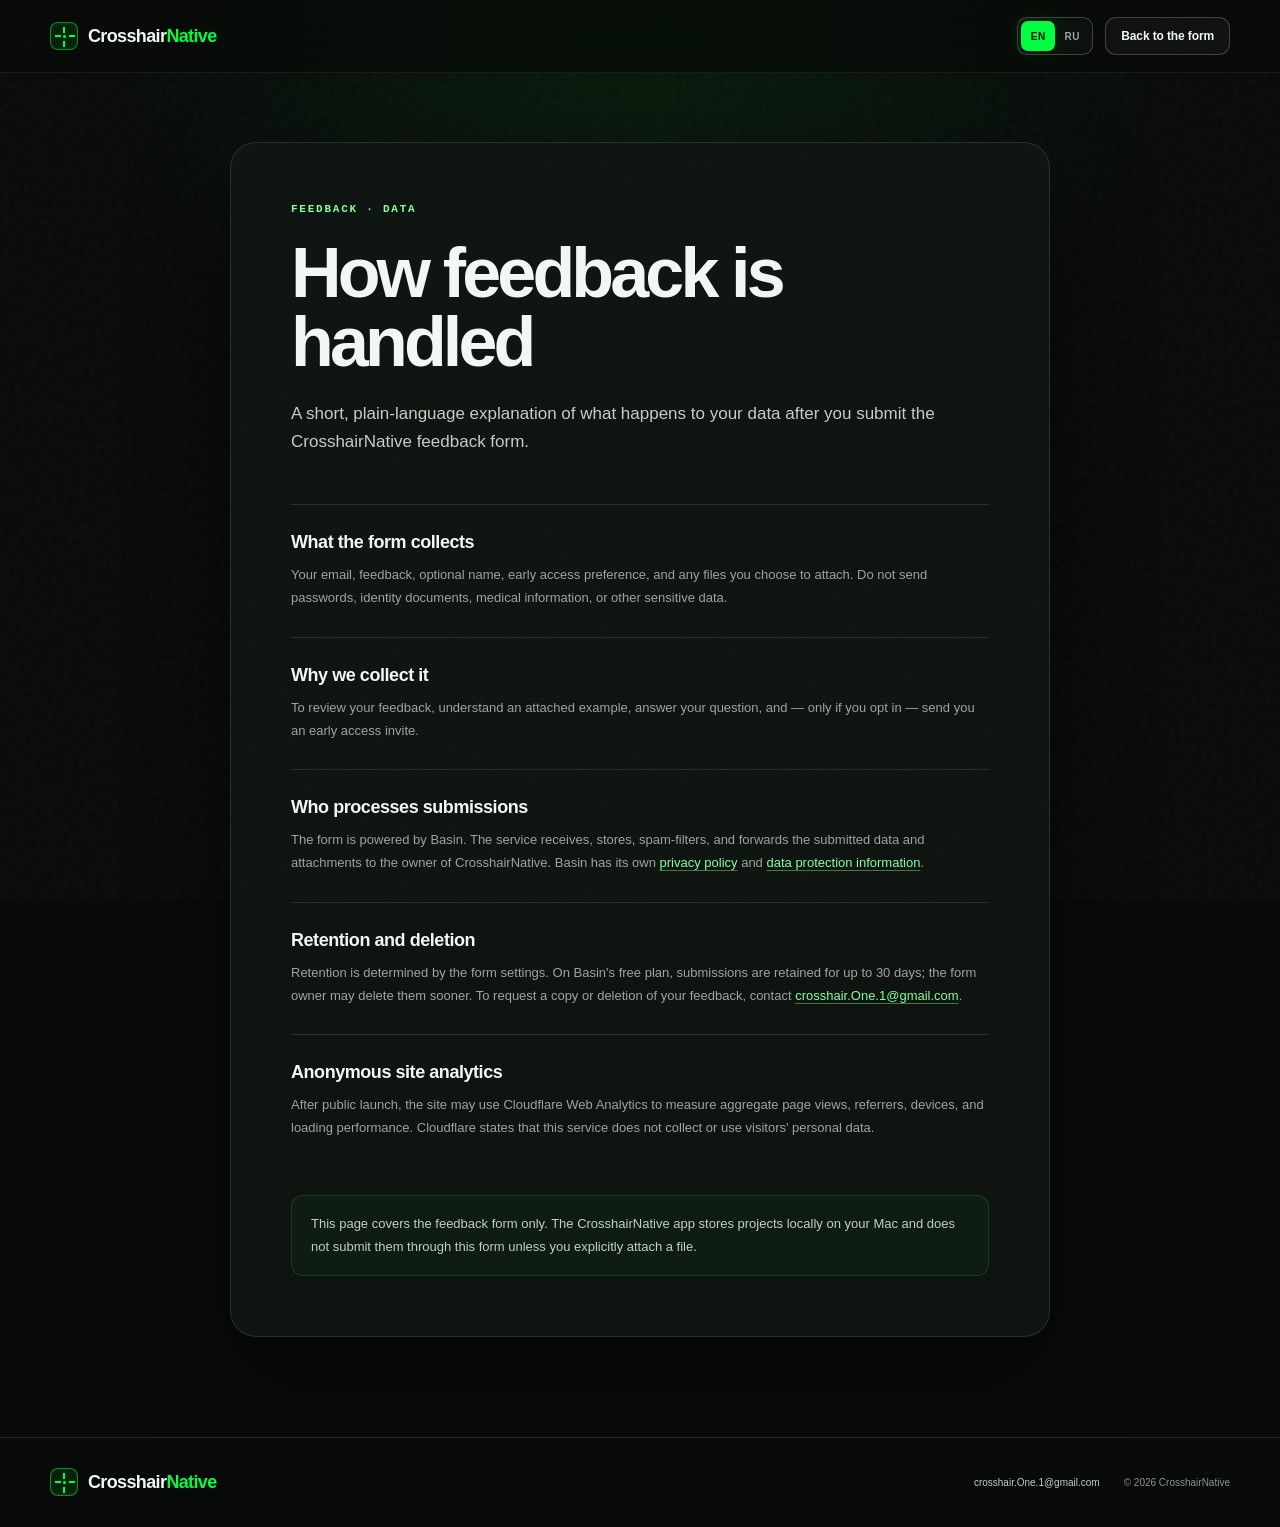
==== commit f984d977: "Rename CrosshairOne to CrosshairNative" ====
--- a/privacy.html
+++ b/privacy.html
@@ -3,23 +3,23 @@
   <head>
     <meta charset="utf-8" />
     <meta name="viewport" content="width=device-width, initial-scale=1" />
-    <meta name="description" content="How CrosshairOne handles feedback, email addresses, and attachments submitted through the feedback form." />
+    <meta name="description" content="How CrosshairNative handles feedback, email addresses, and attachments submitted through the feedback form." />
     <meta name="theme-color" content="#080b09" />
-    <title>Feedback data handling — CrosshairOne</title>
+    <title>Feedback data handling — CrosshairNative</title>
     <link rel="icon" href="./assets/favicon.svg" type="image/svg+xml" />
     <link rel="stylesheet" href="./styles.css?v=6" />
-    <script defer src="./site-config.js"></script>
-    <script defer src="./i18n.js?v=6"></script>
-    <script defer src="./script.js?v=6"></script>
+    <script defer src="./site-config.js?v=2"></script>
+    <script defer src="./i18n.js?v=7"></script>
+    <script defer src="./script.js?v=8"></script>
   </head>
   <body class="legal-page">
     <a class="skip-link" href="#main">Skip to content</a>
 
     <header class="site-header">
       <div class="container header-inner legal-header">
-        <a class="brand" href="./index.html" aria-label="CrosshairOne — home">
+        <a class="brand" href="./index.html" aria-label="CrosshairNative — home">
           <span class="brand-mark" aria-hidden="true"><span></span></span>
-          <span>Crosshair<span>One</span></span>
+          <span>Crosshair<span>Native</span></span>
         </a>
         <div class="header-actions">
           <div class="language-switcher" role="group" aria-label="Language">
@@ -37,7 +37,7 @@
         <h1>How feedback is handled</h1>
         <p class="legal-intro">
           A short, plain-language explanation of what happens to your data after
-          you submit the CrosshairOne feedback form.
+          you submit the CrosshairNative feedback form.
         </p>
 
         <section>
@@ -62,7 +62,7 @@
           <p>
             The form is powered by Basin. The service receives, stores,
             spam-filters, and forwards the submitted data and attachments to the
-            owner of CrosshairOne. Basin has its own
+            owner of CrosshairNative. Basin has its own
             <a href="https://usebasin.com/privacy/" rel="noreferrer">privacy policy</a>
             and <a href="https://usebasin.com/gdpr" rel="noreferrer">data protection information</a>.
           </p>
@@ -74,7 +74,7 @@
             Retention is determined by the form settings. On Basin's free plan,
             submissions are retained for up to 30 days; the form owner may delete
             them sooner. To request a copy or deletion of your feedback, contact
-            <a data-contact-email href="./index.html#feedback">CrosshairOne</a>.
+            <a data-contact-email href="./index.html#feedback">CrosshairNative</a>.
           </p>
         </section>
 
@@ -89,7 +89,7 @@
         </section>
 
         <aside>
-          This page covers the feedback form only. The CrosshairOne app stores
+          This page covers the feedback form only. The CrosshairNative app stores
           projects locally on your Mac and does not submit them through this form
           unless you explicitly attach a file.
         </aside>
@@ -98,12 +98,12 @@
 
     <footer class="site-footer">
       <div class="container footer-inner legal-footer">
-        <a class="brand" href="./index.html" aria-label="CrosshairOne — home">
+        <a class="brand" href="./index.html" aria-label="CrosshairNative — home">
           <span class="brand-mark" aria-hidden="true"><span></span></span>
-          <span>Crosshair<span>One</span></span>
+          <span>Crosshair<span>Native</span></span>
         </a>
         <a class="footer-email" data-contact-email hidden href="#"></a>
-        <p>© <span id="current-year"></span> CrosshairOne</p>
+        <p>© <span id="current-year"></span> CrosshairNative</p>
       </div>
     </footer>
   </body>
--- a/styles.css
+++ b/styles.css
@@ -1011,12 +1011,11 @@
   position: relative;
 }
 
-.video-launch,
-.video-iframe {
+.video-launch {
   position: relative;
   display: block;
   width: 100%;
-  aspect-ratio: 16 / 8.7;
+  aspect-ratio: 16 / 9;
   overflow: hidden;
   border: 1px solid rgba(255, 255, 255, 0.14);
   border-radius: 25px;
@@ -1029,19 +1028,29 @@
 .video-launch {
   padding: 0;
   cursor: pointer;
+  color: inherit;
+  text-decoration: none;
   text-align: left;
 }
 
-.video-launch::after {
+.video-thumbnail {
   position: absolute;
   inset: 0;
-  content: "";
-  background: linear-gradient(to top, rgba(2, 4, 3, 0.82), transparent 44%);
+  width: 100%;
+  height: 100%;
+  object-fit: cover;
+  transition: transform 220ms ease, filter 220ms ease;
+}
+
+.video-launch:hover .video-thumbnail {
+  filter: brightness(1.04);
+  transform: scale(1.01);
 }
 
 .video-launch:hover .play-button {
   transform: translate(-50%, -50%) scale(1.08);
-  box-shadow: 0 0 60px rgba(0, 255, 64, 0.3);
+  background: #ff0033;
+  box-shadow: 0 8px 24px rgba(0, 0, 0, 0.42);
 }
 
 .video-launch.is-placeholder .video-time {
@@ -1135,31 +1144,19 @@
   top: 50%;
   left: 50%;
   display: grid;
-  width: 82px;
-  height: 82px;
+  width: 78px;
+  height: 55px;
   place-items: center;
-  border: 1px solid rgba(0, 255, 64, 0.6);
-  border-radius: 50%;
-  background: rgba(0, 255, 64, 0.15);
-  box-shadow: 0 0 45px rgba(0, 255, 64, 0.2);
-  backdrop-filter: blur(8px);
+  border-radius: 14px;
+  background: #ff0000;
+  box-shadow: 0 6px 20px rgba(0, 0, 0, 0.38);
   transform: translate(-50%, -50%);
-  transition: transform 220ms ease, box-shadow 220ms ease;
-}
-
-.play-button::before {
-  position: absolute;
-  inset: 8px;
-  border-radius: inherit;
-  background: var(--green);
-  content: "";
+  transition: transform 180ms ease, background 180ms ease, box-shadow 180ms ease;
 }
 
 .play-button svg {
-  position: relative;
-  z-index: 1;
-  width: 28px;
-  fill: #06120a;
+  width: 27px;
+  fill: #fff;
 }
 
 .video-caption {
@@ -2061,11 +2058,10 @@
   .local-copy h2,
   .feedback-copy h2 { font-size: 42px; }
 
-  .video-launch,
-  .video-iframe { aspect-ratio: 4 / 3; border-radius: 18px; }
+  .video-launch { aspect-ratio: 16 / 9; border-radius: 18px; }
   .video-grid { transform: rotateX(57deg) scale(1.8) translateY(26%); }
   .video-crosshair { width: 58vw; }
-  .play-button { width: 67px; height: 67px; }
+  .play-button { width: 68px; height: 48px; border-radius: 12px; }
   .video-caption small { display: none; }
 
   .feature-grid { grid-template-columns: 1fr; }
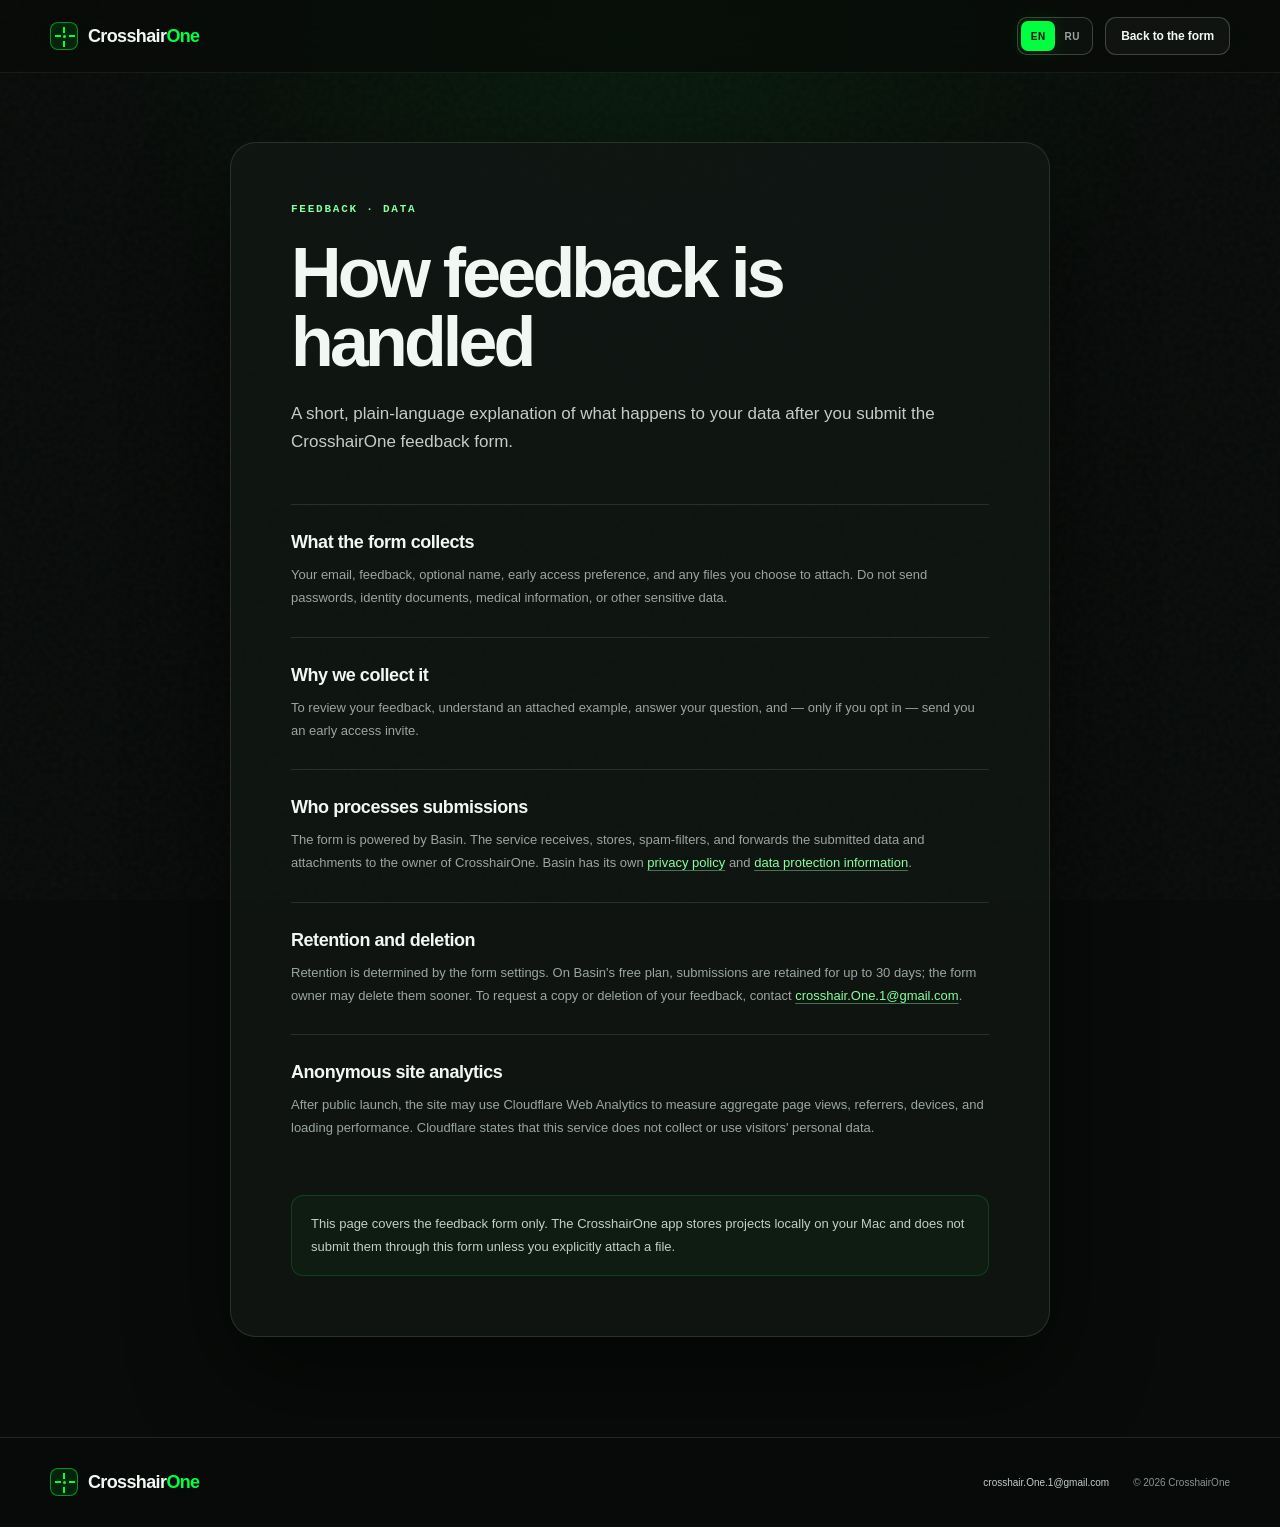
==== commit f6612daf: "Revert "Rename CrosshairOne to CrosshairNative" This reverts commit f984d9779f5cb65c929101fceeb107cf" ====
--- a/privacy.html
+++ b/privacy.html
@@ -3,23 +3,23 @@
   <head>
     <meta charset="utf-8" />
     <meta name="viewport" content="width=device-width, initial-scale=1" />
-    <meta name="description" content="How CrosshairNative handles feedback, email addresses, and attachments submitted through the feedback form." />
+    <meta name="description" content="How CrosshairOne handles feedback, email addresses, and attachments submitted through the feedback form." />
     <meta name="theme-color" content="#080b09" />
-    <title>Feedback data handling — CrosshairNative</title>
+    <title>Feedback data handling — CrosshairOne</title>
     <link rel="icon" href="./assets/favicon.svg" type="image/svg+xml" />
     <link rel="stylesheet" href="./styles.css?v=6" />
     <script defer src="./site-config.js?v=2"></script>
-    <script defer src="./i18n.js?v=7"></script>
-    <script defer src="./script.js?v=8"></script>
+    <script defer src="./i18n.js?v=6"></script>
+    <script defer src="./script.js?v=7"></script>
   </head>
   <body class="legal-page">
     <a class="skip-link" href="#main">Skip to content</a>
 
     <header class="site-header">
       <div class="container header-inner legal-header">
-        <a class="brand" href="./index.html" aria-label="CrosshairNative — home">
+        <a class="brand" href="./index.html" aria-label="CrosshairOne — home">
           <span class="brand-mark" aria-hidden="true"><span></span></span>
-          <span>Crosshair<span>Native</span></span>
+          <span>Crosshair<span>One</span></span>
         </a>
         <div class="header-actions">
           <div class="language-switcher" role="group" aria-label="Language">
@@ -37,7 +37,7 @@
         <h1>How feedback is handled</h1>
         <p class="legal-intro">
           A short, plain-language explanation of what happens to your data after
-          you submit the CrosshairNative feedback form.
+          you submit the CrosshairOne feedback form.
         </p>
 
         <section>
@@ -62,7 +62,7 @@
           <p>
             The form is powered by Basin. The service receives, stores,
             spam-filters, and forwards the submitted data and attachments to the
-            owner of CrosshairNative. Basin has its own
+            owner of CrosshairOne. Basin has its own
             <a href="https://usebasin.com/privacy/" rel="noreferrer">privacy policy</a>
             and <a href="https://usebasin.com/gdpr" rel="noreferrer">data protection information</a>.
           </p>
@@ -74,7 +74,7 @@
             Retention is determined by the form settings. On Basin's free plan,
             submissions are retained for up to 30 days; the form owner may delete
             them sooner. To request a copy or deletion of your feedback, contact
-            <a data-contact-email href="./index.html#feedback">CrosshairNative</a>.
+            <a data-contact-email href="./index.html#feedback">CrosshairOne</a>.
           </p>
         </section>
 
@@ -89,7 +89,7 @@
         </section>
 
         <aside>
-          This page covers the feedback form only. The CrosshairNative app stores
+          This page covers the feedback form only. The CrosshairOne app stores
           projects locally on your Mac and does not submit them through this form
           unless you explicitly attach a file.
         </aside>
@@ -98,12 +98,12 @@
 
     <footer class="site-footer">
       <div class="container footer-inner legal-footer">
-        <a class="brand" href="./index.html" aria-label="CrosshairNative — home">
+        <a class="brand" href="./index.html" aria-label="CrosshairOne — home">
           <span class="brand-mark" aria-hidden="true"><span></span></span>
-          <span>Crosshair<span>Native</span></span>
+          <span>Crosshair<span>One</span></span>
         </a>
         <a class="footer-email" data-contact-email hidden href="#"></a>
-        <p>© <span id="current-year"></span> CrosshairNative</p>
+        <p>© <span id="current-year"></span> CrosshairOne</p>
       </div>
     </footer>
   </body>
